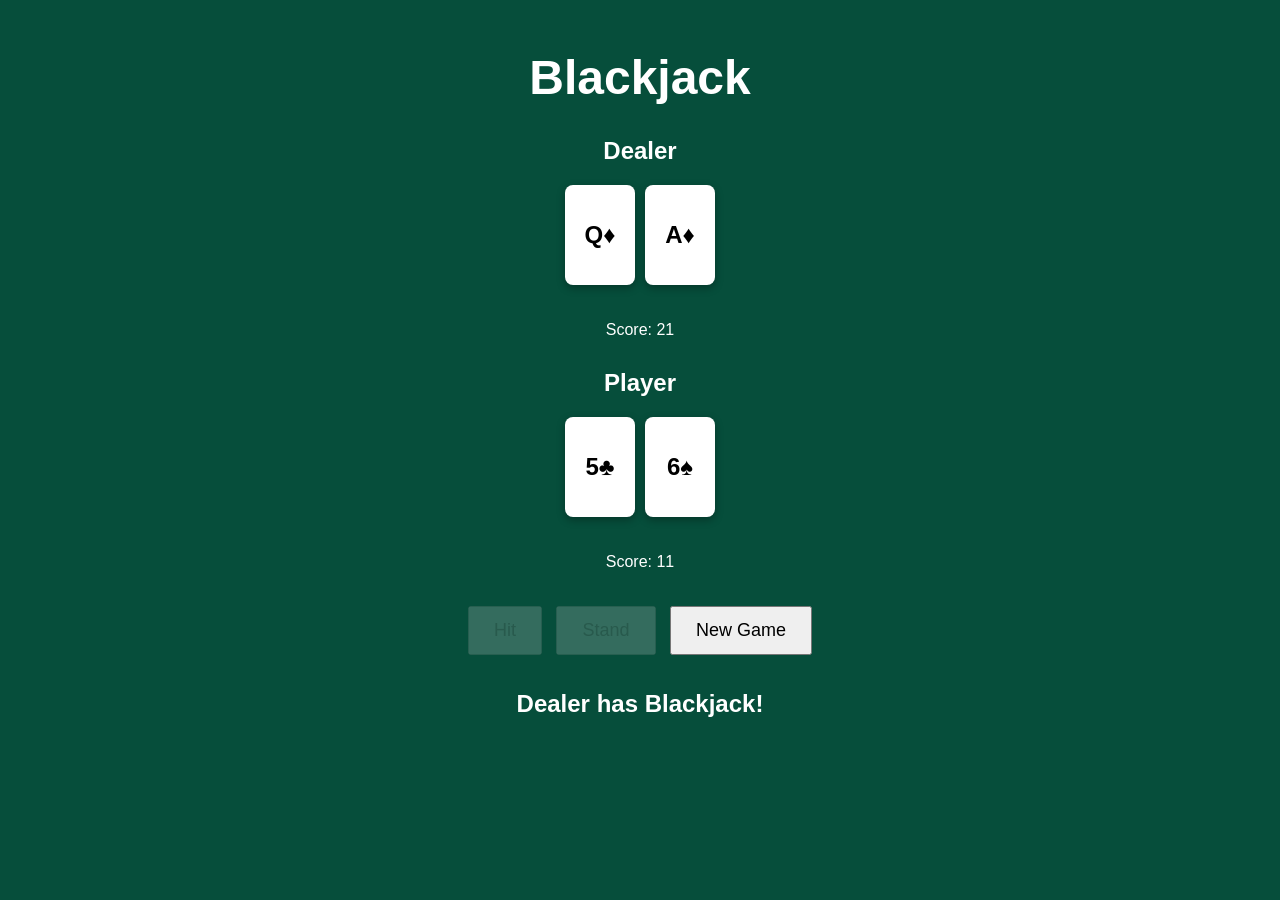
==== index.html @ 5015c314 "many work" ====
<!DOCTYPE html>
<html lang="en">

<head>
    <meta charset="UTF-8">
    <meta name="viewport" content="width=device-width, initial-scale=1.0">

    <title>Blackjack</title>

    <link rel="stylesheet" href="style.css">
</head>

<body>

    <main class="game">

        <h1>Blackjack</h1>

        <section class="dealer">
            <h2>Dealer</h2>
            <div id="dealer-cards" class="cards">
            </div>
            <p>Score: <span id="dealer-score">0</span></p>
        </section>

        <section class="player">
            <h2>Player</h2>
            <div id="player-cards" class="cards">
            </div>
            <p>Score: <span id="player-score">0</span></p>
        </section>

        <section class="controls">
            <button id="hit-button">Hit</button>
            <button id="stand-button">Stand</button>
            <button id="new-game-button">New Game</button>
        </section>
        
        <p id="message">Press New Game to Start!</p>
    </main>
        <script src="script.js"></script>
</body>
</html>
---- style.css ----
body {
    margin: 0;
    font-family: Arial, sans-serif;
    background-color: #064e3b;
    color: white;
}

.game {
    width: 800px;
    max-width: 90%;
    margin: 50px auto;
    text-align: center;
}

h1 {
    font-size: 48px;
}

section {
    margin: 30px 0;
}

.cards {
    min-height: 120px;
    display: flex;
    justify-content: center;
    gap: 10px;
}

button {
    padding: 12px 24px;
    margin: 5px;
    font-size: 18px;
    cursor: pointer;
}

#message {
    font-size: 24px;
    font-weight: bold;
}

.card {
    width: 70px;
    height: 100px;
    background-color: white;
    color: black;
    border-radius: 8px;

    display: flex;
    align-items: center;
    justify-content: center;

    font-size: 24px;
    font-weight: bold;

    box-shadow: 0 3px 8px rgba(0, 0, 0, 0.3);
}

button:disabled {
    opacity: 0.5;
    cursor: not-allowed;
}
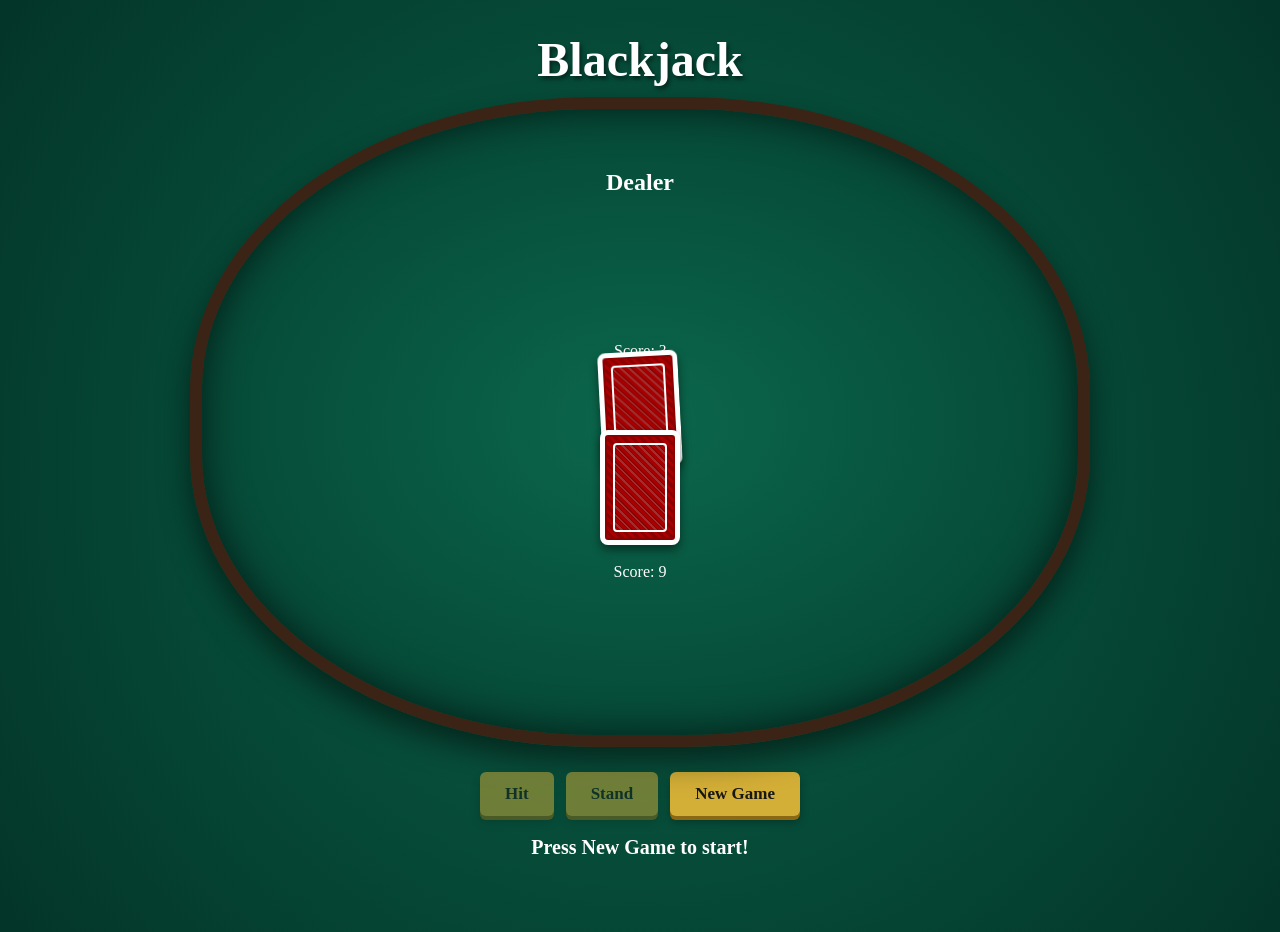
==== commit 54b9af6d: "many more work" ====
--- a/index.html
+++ b/index.html
@@ -16,28 +16,57 @@
 
         <h1>Blackjack</h1>
 
-        <section class="dealer">
-            <h2>Dealer</h2>
-            <div id="dealer-cards" class="cards">
+        <section class="table">
+
+            <section class="dealer">
+                <h2>Dealer</h2>
+
+                <div id="dealer-cards" class="cards"></div>
+
+                <p>Score: <span id="dealer-score">0</span></p>
+            </section>
+
+
+            <div class="deck-area">
+
+                <div id="deck" class="playing-card deck-card">
+                    <div class="card-back"></div>
+                </div>
+
+                <p id="deck-status">Shuffling...</p>
+
             </div>
-            <p>Score: <span id="dealer-score">0</span></p>
+
+
+            <section class="player">
+                <h2>Player</h2>
+
+                <div id="player-cards" class="cards"></div>
+
+                <p>Score: <span id="player-score">0</span></p>
+            </section>
+
         </section>
 
-        <section class="player">
-            <h2>Player</h2>
-            <div id="player-cards" class="cards">
-            </div>
-            <p>Score: <span id="player-score">0</span></p>
+
+        <section class="controls">
+
+            <button id="hit-button">Hit</button>
+
+            <button id="stand-button">Stand</button>
+
+            <button id="new-game-button">New Game</button>
+
         </section>
 
-        <section class="controls">
-            <button id="hit-button">Hit</button>
-            <button id="stand-button">Stand</button>
-            <button id="new-game-button">New Game</button>
-        </section>
-        
-        <p id="message">Press New Game to Start!</p>
+
+        <p id="message" aria-live="polite">
+            Press New Game to start!
+        </p>
+
     </main>
-        <script src="script.js"></script>
+
+    <script src="script.js"></script>
+
 </body>
 </html>
--- a/style.css
+++ b/style.css
@@ -1,22 +1,46 @@
+* {
+    box-sizing: border-box;
+}
+
 body {
     margin: 0;
-    font-family: Arial, sans-serif;
-    background-color: #064e3b;
+    min-height: 100vh;
+    font-family: Georgia, "Times New Roman", serif;
+    background: radial-gradient(circle at center, #116149 0%, #064b38 50%, #033528 100%);
     color: white;
 }
 
 .game {
-    width: 800px;
-    max-width: 90%;
-    margin: 50px auto;
+    width: 900px;
+    max-width: 95%;
+    margin: 30px auto;
     text-align: center;
 }
 
 h1 {
     font-size: 48px;
-}
-
-section {
+    margin-bottom: 10px;
+    text-shadow: 2px 3px 4px rgba(0, 0, 0, 0.5);
+}
+
+h2 {
+    margin-bottom: 10px;
+}
+
+.table {
+    position: relative;
+    min-height: 650px;
+    padding: 30px;
+    border-radius: 45%;
+    background: radial-gradient(ellipse at center, #0b674c, #064b38 70%, #043a2d);
+    border: 12px solid #3b2415;
+    box-shadow:
+        inset 0 0 40px rgba(0, 0, 0, 0.6),
+        0 15px 30px rgba(0, 0, 0, 0.5);
+}
+
+.dealer,
+.player {
     margin: 30px 0;
 }
 
@@ -24,39 +48,273 @@
     min-height: 120px;
     display: flex;
     justify-content: center;
+    align-items: center;
+    gap: 12px;
+}
+
+.playing-card {
+    position: relative;
+    width: 80px;
+    height: 115px;
+    border-radius: 8px;
+    transform-style: preserve-3d;
+    transition: transform 0.7s ease, opacity 0.3s ease;
+    box-shadow: 0 5px 10px rgba(0, 0, 0, 0.45);
+    flex-shrink: 0;
+}
+
+.card-face,
+.card-back {
+    position: absolute;
+    width: 100%;
+    height: 100%;
+    border-radius: 8px;
+    backface-visibility: hidden;
+}
+
+.card-face {
+    transform: rotateY(0deg);
+    background: linear-gradient(135deg, #ffffff, #eeeeee);
+    border: 2px solid #d0d0d0;
+    color: #111;
+    padding: 6px;
+}
+
+.card-face.red {
+    color: #c40000;
+}
+
+.card-back {
+    transform: rotateY(180deg);
+    background:
+        repeating-linear-gradient(
+            45deg,
+            #8b0000 0,
+            #8b0000 3px,
+            #a80000 3px,
+            #a80000 6px
+        );
+    border: 5px solid white;
+    box-shadow: inset 0 0 0 2px #8b0000;
+}
+
+.card-back::after {
+    content: "";
+    position: absolute;
+    inset: 8px;
+    border: 2px solid white;
+    border-radius: 4px;
+    background:
+        repeating-linear-gradient(
+            45deg,
+            transparent 0,
+            transparent 4px,
+            rgba(255, 255, 255, 0.18) 4px,
+            rgba(255, 255, 255, 0.18) 6px
+        );
+}
+
+.playing-card.flipped {
+    transform: rotateY(180deg);
+}
+
+.card-corner {
+    position: absolute;
+    top: 5px;
+    left: 7px;
+    font-size: 16px;
+    line-height: 16px;
+    font-weight: bold;
+    text-align: center;
+}
+
+.card-corner.bottom {
+    top: auto;
+    left: auto;
+    bottom: 5px;
+    right: 7px;
+    transform: rotate(180deg);
+}
+
+.card-center {
+    position: absolute;
+    top: 50%;
+    left: 50%;
+    transform: translate(-50%, -50%);
+    font-size: 45px;
+}
+
+.dealing {
+    animation: dealCard 0.45s ease-out;
+}
+
+@keyframes dealCard {
+    0% {
+        opacity: 0;
+        translate: 150px -100px;
+    }
+
+    100% {
+        opacity: 1;
+        translate: 0 0;
+    }
+}
+
+.deck-area {
+    position: absolute;
+    top: 50%;
+    left: 50%;
+    transform: translate(-50%, -50%);
+    display: flex;
+    flex-direction: column;
+    align-items: center;
     gap: 10px;
 }
 
+.deck-card {
+    position: relative;
+    width: 80px;
+    height: 115px;
+    border-radius: 8px;
+    transform: rotate(-3deg);
+    box-shadow: 0 5px 10px rgba(0, 0, 0, 0.45);
+}
+
+.deck-card .card-back {
+    position: absolute;
+    width: 100%;
+    height: 100%;
+    border-radius: 8px;
+    transform: none;
+    backface-visibility: visible;
+    background:
+        repeating-linear-gradient(
+            45deg,
+            #8b0000 0,
+            #8b0000 3px,
+            #a80000 3px,
+            #a80000 6px
+        );
+    border: 5px solid white;
+    box-shadow: inset 0 0 0 2px #8b0000;
+}
+
+.deck-card .card-back::after {
+    content: "";
+    position: absolute;
+    inset: 8px;
+    border: 2px solid white;
+    border-radius: 4px;
+    background:
+        repeating-linear-gradient(
+            45deg,
+            transparent 0,
+            transparent 4px,
+            rgba(255, 255, 255, 0.18) 4px,
+            rgba(255, 255, 255, 0.18) 6px
+        );
+}
+
+.shuffling {
+    animation: shuffle 0.2s infinite alternate ease-in-out;
+}
+
+@keyframes shuffle {
+    from {
+        transform: rotate(-8deg) translateX(-8px);
+    }
+
+    to {
+        transform: rotate(8deg) translateX(8px);
+    }
+}
+
+#deck-status {
+    margin: 0;
+    font-size: 14px;
+    opacity: 0.8;
+}
+
+.controls {
+    margin-top: 25px;
+    display: flex;
+    justify-content: center;
+    gap: 12px;
+}
+
 button {
-    padding: 12px 24px;
-    margin: 5px;
-    font-size: 18px;
+    padding: 12px 25px;
+    border: none;
+    border-radius: 6px;
+
+    background: #d4af37;
+    color: #171717;
+
+    font-family: Georgia, "Times New Roman", serif;
+    font-size: 17px;
+    font-weight: bold;
+
     cursor: pointer;
-}
-
-#message {
-    font-size: 24px;
-    font-weight: bold;
-}
-
-.card {
-    width: 70px;
-    height: 100px;
-    background-color: white;
-    color: black;
-    border-radius: 8px;
-
-    display: flex;
-    align-items: center;
-    justify-content: center;
-
-    font-size: 24px;
-    font-weight: bold;
-
-    box-shadow: 0 3px 8px rgba(0, 0, 0, 0.3);
+
+    box-shadow:
+        0 4px 0 #8b6914,
+        0 6px 10px rgba(0, 0, 0, 0.3);
+
+    transition:
+        transform 0.1s ease,
+        background 0.2s ease;
+}
+
+button:hover {
+    background: #e8c44f;
+}
+
+button:active {
+    transform: translateY(3px);
+    box-shadow:
+        0 1px 0 #8b6914,
+        0 3px 5px rgba(0, 0, 0, 0.3);
 }
 
 button:disabled {
     opacity: 0.5;
     cursor: not-allowed;
+}
+
+#message {
+    margin-top: 20px;
+    font-size: 20px;
+    font-weight: bold;
+    min-height: 25px;
+}
+
+@media (max-width: 700px) {
+    .game {
+        max-width: 98%;
+    }
+
+    .table {
+        min-height: 550px;
+        padding: 15px;
+    }
+
+    .playing-card,
+    .deck-card {
+        width: 65px;
+        height: 95px;
+    }
+
+    .card-center {
+        font-size: 35px;
+    }
+
+    .card-corner {
+        font-size: 13px;
+        line-height: 13px;
+    }
+
+    button {
+        padding: 10px 18px;
+        font-size: 15px;
+    }
 }
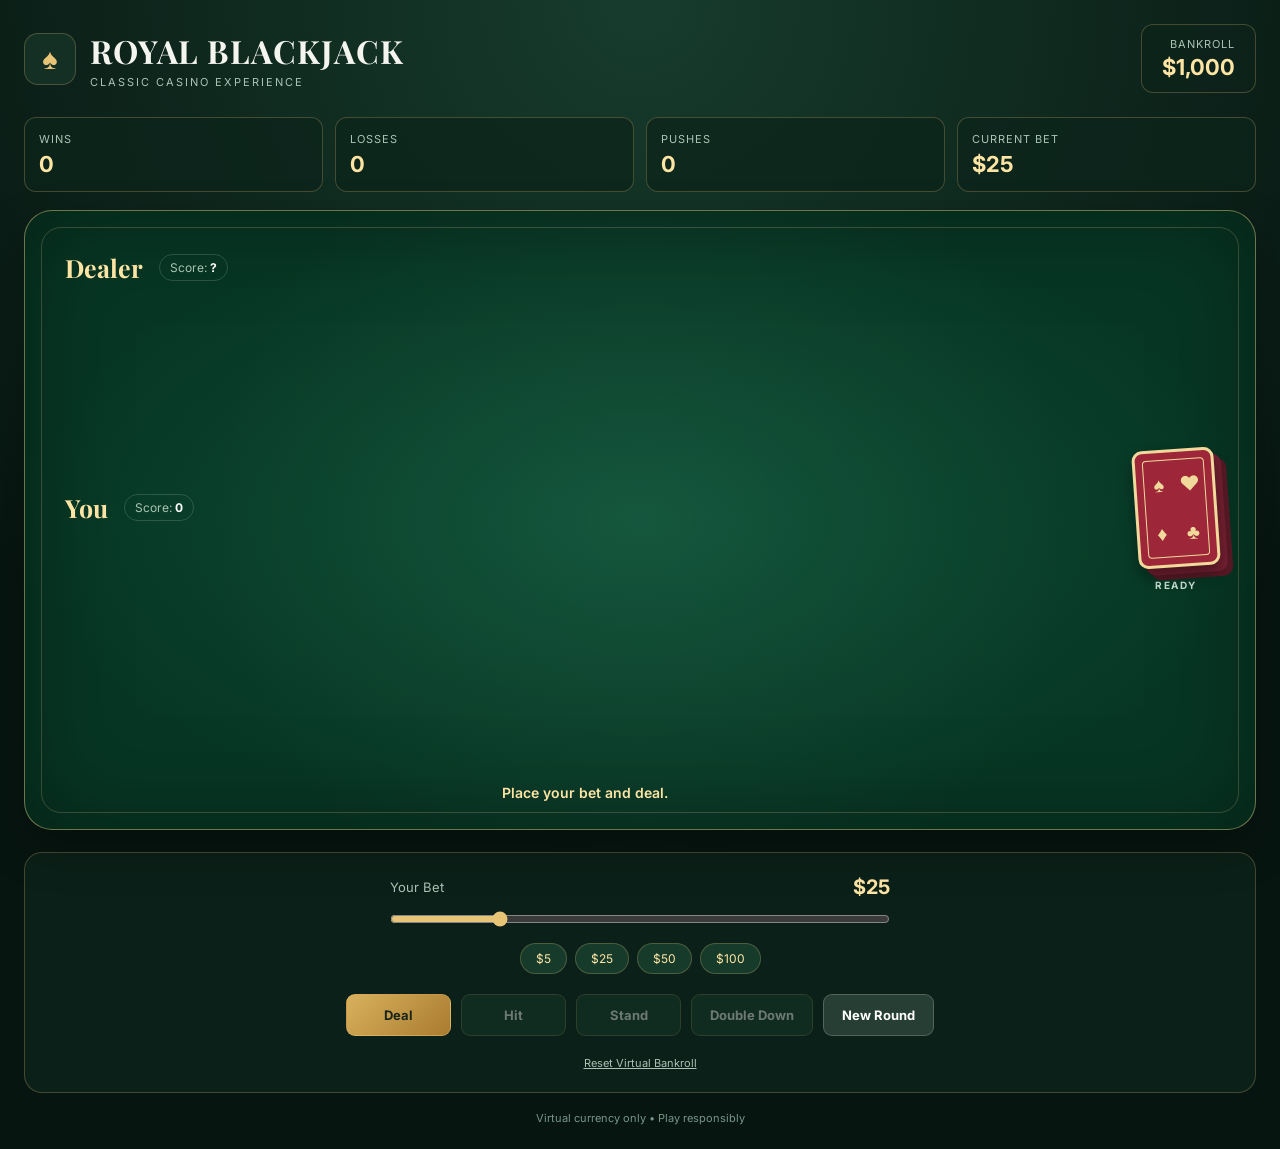
==== commit 75ab6021: "many many more work" ====
--- a/index.html
+++ b/index.html
@@ -1,70 +1,197 @@
+
 <!DOCTYPE html>
 <html lang="en">
-
 <head>
     <meta charset="UTF-8">
     <meta name="viewport" content="width=device-width, initial-scale=1.0">
 
-    <title>Blackjack</title>
+    <title>Royal Blackjack</title>
 
     <link rel="stylesheet" href="style.css">
 </head>
 
 <body>
 
-    <main class="game">
+    <main class="game-container">
 
-        <h1>Blackjack</h1>
+        <!-- HEADER -->
+        <header class="top-bar">
 
+            <div class="brand">
+                <span class="brand-icon">♠</span>
+                <div>
+                    <h1>ROYAL BLACKJACK</h1>
+                    <p>Classic Casino Experience</p>
+                </div>
+            </div>
+
+            <div class="bankroll-box">
+                <span>Bankroll</span>
+                <strong id="bankroll">$1,000</strong>
+            </div>
+
+        </header>
+
+
+        <!-- STATISTICS -->
+        <section class="stats-bar">
+
+            <div class="stat">
+                <span>Wins</span>
+                <strong id="wins">0</strong>
+            </div>
+
+            <div class="stat">
+                <span>Losses</span>
+                <strong id="losses">0</strong>
+            </div>
+
+            <div class="stat">
+                <span>Pushes</span>
+                <strong id="pushes">0</strong>
+            </div>
+
+            <div class="stat">
+                <span>Current Bet</span>
+                <strong id="current-bet">$25</strong>
+            </div>
+
+        </section>
+
+
+        <!-- GAME TABLE -->
         <section class="table">
 
-            <section class="dealer">
-                <h2>Dealer</h2>
+            <div class="table-glow"></div>
 
-                <div id="dealer-cards" class="cards"></div>
+            <!-- DEALER AREA -->
+            <section class="hand-area dealer-area">
 
-                <p>Score: <span id="dealer-score">0</span></p>
+                <div class="hand-header">
+                    <h2>Dealer</h2>
+                    <span class="score">
+                        Score:
+                        <strong id="dealer-score">?</strong>
+                    </span>
+                </div>
+
+                <div class="cards" id="dealer-cards"></div>
+
             </section>
 
 
+            <!-- PLAYER AREA -->
+            <section class="hand-area player-area">
+
+                <div class="hand-header">
+                    <h2>You</h2>
+                    <span class="score">
+                        Score:
+                        <strong id="player-score">0</strong>
+                    </span>
+                </div>
+
+                <div class="cards" id="player-cards"></div>
+
+            </section>
+
+
+            <!-- DECK ON RIGHT -->
             <div class="deck-area">
 
-                <div id="deck" class="playing-card deck-card">
-                    <div class="card-back"></div>
+                <div class="deck-card" id="deck">
+
+                    <div class="deck-pattern">
+                        <span>♠</span>
+                        <span>♥</span>
+                        <span>♦</span>
+                        <span>♣</span>
+                    </div>
+
                 </div>
 
-                <p id="deck-status">Shuffling...</p>
+                <p id="deck-status">Ready</p>
 
             </div>
 
 
-            <section class="player">
-                <h2>Player</h2>
-
-                <div id="player-cards" class="cards"></div>
-
-                <p>Score: <span id="player-score">0</span></p>
-            </section>
+            <!-- MESSAGE -->
+            <div class="message-box">
+                <p id="message">Place your bet and deal.</p>
+            </div>
 
         </section>
 
 
+        <!-- CONTROLS -->
         <section class="controls">
 
-            <button id="hit-button">Hit</button>
+            <div class="bet-controls">
 
-            <button id="stand-button">Stand</button>
+                <div class="bet-heading">
+                    <label for="bet-slider">Your Bet</label>
+                    <strong id="bet-display">$25</strong>
+                </div>
 
-            <button id="new-game-button">New Game</button>
+                <input
+                    type="range"
+                    id="bet-slider"
+                    min="5"
+                    max="100"
+                    step="5"
+                    value="25"
+                >
+
+                <div class="quick-bets">
+
+                    <button class="quick-bet" data-bet="5">$5</button>
+                    <button class="quick-bet" data-bet="25">$25</button>
+                    <button class="quick-bet" data-bet="50">$50</button>
+                    <button class="quick-bet" data-bet="100">$100</button>
+
+                </div>
+
+            </div>
+
+
+            <div class="action-buttons">
+
+                <button id="deal-button" class="action-button primary">
+                    Deal
+                </button>
+
+                <button id="hit-button" class="action-button" disabled>
+                    Hit
+                </button>
+
+                <button id="stand-button" class="action-button" disabled>
+                    Stand
+                </button>
+
+                <button id="double-button" class="action-button" disabled>
+                    Double Down
+                </button>
+
+                <button id="new-round-button" class="action-button secondary">
+                    New Round
+                </button>
+
+            </div>
+
+
+            <button id="reset-button" class="reset-button">
+                Reset Virtual Bankroll
+            </button>
 
         </section>
 
 
-        <p id="message" aria-live="polite">
-            Press New Game to start!
-        </p>
+        <footer>
+            <p>Virtual currency only • Play responsibly</p>
+        </footer>
 
     </main>
+
 
     <script src="script.js"></script>
 
--- a/style.css
+++ b/style.css
@@ -1,320 +1,781 @@
+
+@import url('https://fonts.googleapis.com/css2?family=Inter:wght@400;500;600;700;800&family=Playfair+Display:wght@600;700&display=swap');
+
+
+:root {
+    --background: #071510;
+    --panel: #0d241b;
+    --panel-light: #15372a;
+    --felt: #0d5137;
+    --felt-dark: #073624;
+    --gold: #e8c477;
+    --gold-light: #ffe5a4;
+    --text: #f5f5f0;
+    --muted: #a9c3b5;
+    --red: #d95757;
+    --border: rgba(232, 196, 119, 0.25);
+}
+
+
 * {
     box-sizing: border-box;
-}
+    margin: 0;
+    padding: 0;
+}
+
 
 body {
-    margin: 0;
     min-height: 100vh;
-    font-family: Georgia, "Times New Roman", serif;
-    background: radial-gradient(circle at center, #116149 0%, #064b38 50%, #033528 100%);
-    color: white;
-}
-
-.game {
-    width: 900px;
-    max-width: 95%;
-    margin: 30px auto;
-    text-align: center;
-}
-
-h1 {
-    font-size: 48px;
-    margin-bottom: 10px;
-    text-shadow: 2px 3px 4px rgba(0, 0, 0, 0.5);
-}
-
-h2 {
-    margin-bottom: 10px;
-}
+
+    background:
+        radial-gradient(
+            circle at top,
+            #173c2d 0%,
+            var(--background) 65%
+        );
+
+    color: var(--text);
+    font-family: "Inter", sans-serif;
+}
+
+
+button,
+input {
+    font: inherit;
+}
+
+
+button {
+    cursor: pointer;
+}
+
+
+button:disabled {
+    cursor: not-allowed;
+    opacity: 0.4;
+}
+
+
+.game-container {
+    width: min(1400px, 100%);
+    margin: 0 auto;
+    padding: 24px;
+}
+
+
+/* HEADER */
+
+.top-bar {
+    display: flex;
+    align-items: center;
+    justify-content: space-between;
+    gap: 20px;
+    margin-bottom: 24px;
+}
+
+
+.brand {
+    display: flex;
+    align-items: center;
+    gap: 14px;
+}
+
+
+.brand-icon {
+    display: grid;
+    place-items: center;
+
+    width: 52px;
+    height: 52px;
+
+    border: 1px solid var(--border);
+    border-radius: 14px;
+
+    color: var(--gold);
+    background: #142f24;
+
+    font-size: 29px;
+}
+
+
+.brand h1 {
+    font-family: "Playfair Display", serif;
+    font-size: clamp(20px, 3vw, 32px);
+    letter-spacing: 1px;
+}
+
+
+.brand p {
+    margin-top: 3px;
+    color: var(--muted);
+    font-size: 11px;
+    letter-spacing: 2px;
+    text-transform: uppercase;
+}
+
+
+.bankroll-box {
+    padding: 12px 20px;
+    border: 1px solid var(--border);
+    border-radius: 12px;
+    background: rgba(13, 36, 27, 0.8);
+    text-align: right;
+}
+
+
+.bankroll-box span {
+    display: block;
+    color: var(--muted);
+    font-size: 11px;
+    text-transform: uppercase;
+    letter-spacing: 1px;
+}
+
+
+.bankroll-box strong {
+    display: block;
+    margin-top: 3px;
+    color: var(--gold-light);
+    font-size: 22px;
+}
+
+
+/* STATISTICS */
+
+.stats-bar {
+    display: grid;
+    grid-template-columns: repeat(4, 1fr);
+    gap: 12px;
+    margin-bottom: 18px;
+}
+
+
+.stat {
+    padding: 14px;
+    border: 1px solid var(--border);
+    border-radius: 12px;
+    background: rgba(13, 36, 27, 0.75);
+}
+
+
+.stat span {
+    display: block;
+    color: var(--muted);
+    font-size: 11px;
+    text-transform: uppercase;
+    letter-spacing: 1px;
+}
+
+
+.stat strong {
+    display: block;
+    margin-top: 5px;
+    color: var(--gold-light);
+    font-size: 22px;
+}
+
+
+/* TABLE */
 
 .table {
     position: relative;
-    min-height: 650px;
-    padding: 30px;
-    border-radius: 45%;
-    background: radial-gradient(ellipse at center, #0b674c, #064b38 70%, #043a2d);
-    border: 12px solid #3b2415;
+    isolation: isolate;
+    overflow: hidden;
+
+    min-height: 620px;
+    padding: 40px 150px 100px 40px;
+
+    border: 1px solid rgba(232, 196, 119, 0.45);
+    border-radius: 28px;
+
+    background:
+        radial-gradient(
+            ellipse at center,
+            var(--felt) 0%,
+            var(--felt-dark) 72%
+        );
+
     box-shadow:
-        inset 0 0 40px rgba(0, 0, 0, 0.6),
-        0 15px 30px rgba(0, 0, 0, 0.5);
-}
-
-.dealer,
-.player {
-    margin: 30px 0;
-}
+        inset 0 0 100px rgba(0, 0, 0, 0.35),
+        0 18px 45px rgba(0, 0, 0, 0.25);
+}
+
+
+.table::before {
+    content: "";
+
+    position: absolute;
+    inset: 16px;
+
+    border: 1px solid rgba(232, 196, 119, 0.22);
+    border-radius: 20px;
+
+    pointer-events: none;
+    z-index: -1;
+}
+
+
+.table-glow {
+    position: absolute;
+    inset: 0;
+
+    background:
+        radial-gradient(
+            circle at center,
+            rgba(255, 255, 255, 0.035),
+            transparent 65%
+        );
+
+    pointer-events: none;
+    z-index: -1;
+}
+
+
+/* HANDS */
+
+.hand-area {
+    position: relative;
+    z-index: 2;
+    min-height: 205px;
+}
+
+
+.dealer-area {
+    margin-bottom: 35px;
+}
+
+
+.hand-header {
+    display: flex;
+    align-items: center;
+    gap: 16px;
+    margin-bottom: 20px;
+}
+
+
+.hand-header h2 {
+    color: var(--gold-light);
+    font-family: "Playfair Display", serif;
+    font-size: 25px;
+}
+
+
+.score {
+    padding: 5px 10px;
+    border: 1px solid rgba(255, 255, 255, 0.15);
+    border-radius: 999px;
+
+    color: var(--muted);
+    font-size: 12px;
+}
+
+
+.score strong {
+    color: white;
+}
+
 
 .cards {
-    min-height: 120px;
-    display: flex;
-    justify-content: center;
+    display: flex;
     align-items: center;
+    flex-wrap: wrap;
     gap: 12px;
-}
+
+    min-height: 125px;
+    padding-right: 15px;
+}
+
+
+/* PLAYING CARDS */
 
 .playing-card {
     position: relative;
-    width: 80px;
-    height: 115px;
-    border-radius: 8px;
-    transform-style: preserve-3d;
-    transition: transform 0.7s ease, opacity 0.3s ease;
-    box-shadow: 0 5px 10px rgba(0, 0, 0, 0.45);
-    flex-shrink: 0;
-}
+
+    width: 82px;
+    height: 118px;
+
+    flex: 0 0 82px;
+
+    opacity: 1;
+    transform: translate(0, 0);
+
+    transition:
+        transform 0.5s cubic-bezier(0.2, 0.8, 0.2, 1),
+        opacity 0.5s ease;
+
+    perspective: 1000px;
+}
+
 
 .card-face,
 .card-back {
     position: absolute;
+    inset: 0;
+
     width: 100%;
     height: 100%;
-    border-radius: 8px;
+
+    border-radius: 9px;
+
     backface-visibility: hidden;
-}
+    -webkit-backface-visibility: hidden;
+
+    transition: transform 0.4s ease;
+}
+
 
 .card-face {
+    display: flex;
+    flex-direction: column;
+    justify-content: space-between;
+
+    padding: 9px;
+
+    background: #fffdf5;
+    border: 1px solid #d6d0c1;
+
+    color: #171717;
+
+    box-shadow:
+        0 6px 12px rgba(0, 0, 0, 0.25);
+}
+
+
+.card-face.red {
+    color: #c72f3e;
+}
+
+
+.card-corner {
+    font-size: 15px;
+    font-weight: 800;
+    line-height: 1.1;
+}
+
+
+.card-corner.bottom {
+    align-self: flex-end;
+    transform: rotate(180deg);
+}
+
+
+.card-center {
+    align-self: center;
+    font-size: 37px;
+}
+
+
+.card-back {
+    display: grid;
+    place-items: center;
+
+    padding: 7px;
+
+    background: #9d2639;
+    border: 3px solid #f1d99b;
+
+    transform: rotateY(180deg);
+}
+
+
+.deck-pattern {
+    display: grid;
+    grid-template-columns: 1fr 1fr;
+    gap: 2px;
+
+    width: 100%;
+    height: 100%;
+
+    place-items: center;
+
+    border: 1px solid #f1d99b;
+    border-radius: 4px;
+
+    color: #f1d99b;
+    font-size: 20px;
+}
+
+
+.flipped .card-face {
+    transform: rotateY(180deg);
+}
+
+
+.flipped .card-back {
     transform: rotateY(0deg);
-    background: linear-gradient(135deg, #ffffff, #eeeeee);
-    border: 2px solid #d0d0d0;
-    color: #111;
-    padding: 6px;
-}
-
-.card-face.red {
-    color: #c40000;
-}
-
-.card-back {
-    transform: rotateY(180deg);
-    background:
-        repeating-linear-gradient(
-            45deg,
-            #8b0000 0,
-            #8b0000 3px,
-            #a80000 3px,
-            #a80000 6px
-        );
-    border: 5px solid white;
-    box-shadow: inset 0 0 0 2px #8b0000;
-}
-
-.card-back::after {
-    content: "";
-    position: absolute;
-    inset: 8px;
-    border: 2px solid white;
-    border-radius: 4px;
-    background:
-        repeating-linear-gradient(
-            45deg,
-            transparent 0,
-            transparent 4px,
-            rgba(255, 255, 255, 0.18) 4px,
-            rgba(255, 255, 255, 0.18) 6px
-        );
-}
-
-.playing-card.flipped {
-    transform: rotateY(180deg);
-}
-
-.card-corner {
-    position: absolute;
-    top: 5px;
-    left: 7px;
-    font-size: 16px;
-    line-height: 16px;
-    font-weight: bold;
-    text-align: center;
-}
-
-.card-corner.bottom {
-    top: auto;
-    left: auto;
-    bottom: 5px;
-    right: 7px;
-    transform: rotate(180deg);
-}
-
-.card-center {
-    position: absolute;
-    top: 50%;
-    left: 50%;
-    transform: translate(-50%, -50%);
-    font-size: 45px;
-}
-
-.dealing {
-    animation: dealCard 0.45s ease-out;
-}
-
-@keyframes dealCard {
-    0% {
-        opacity: 0;
-        translate: 150px -100px;
-    }
-
-    100% {
-        opacity: 1;
-        translate: 0 0;
-    }
-}
+}
+
+
+/* DECK */
 
 .deck-area {
     position: absolute;
+    z-index: 5;
+
     top: 50%;
-    left: 50%;
-    transform: translate(-50%, -50%);
+    right: 38px;
+
     display: flex;
     flex-direction: column;
     align-items: center;
-    gap: 10px;
-}
+    gap: 12px;
+
+    transform: translateY(-50%);
+}
+
 
 .deck-card {
     position: relative;
-    width: 80px;
-    height: 115px;
-    border-radius: 8px;
-    transform: rotate(-3deg);
-    box-shadow: 0 5px 10px rgba(0, 0, 0, 0.45);
-}
-
-.deck-card .card-back {
+
+    width: 82px;
+    height: 118px;
+
+    padding: 7px;
+
+    border-radius: 10px;
+
+    background: #9d2639;
+    border: 3px solid #f1d99b;
+
+    box-shadow:
+        0 8px 16px rgba(0, 0, 0, 0.4),
+        7px 7px 0 #762031,
+        12px 12px 0 #571925;
+
+    transform: rotate(-4deg);
+}
+
+
+.deck-area p {
+    color: #c5ddd0;
+    font-size: 10px;
+    font-weight: 700;
+    letter-spacing: 1.5px;
+    text-transform: uppercase;
+}
+
+
+.deck-card.shuffling {
+    animation: shuffleDeck 0.35s ease-in-out infinite alternate;
+}
+
+
+@keyframes shuffleDeck {
+    from {
+        transform: rotate(-7deg) translateY(-3px);
+    }
+
+    to {
+        transform: rotate(7deg) translateY(3px);
+    }
+}
+
+
+/* MESSAGE */
+
+.message-box {
     position: absolute;
+
+    bottom: 28px;
+    left: 40px;
+    right: 150px;
+
+    text-align: center;
+}
+
+
+.message-box p {
+    color: var(--gold-light);
+    font-size: 14px;
+    font-weight: 600;
+}
+
+
+/* CONTROLS */
+
+.controls {
+    display: flex;
+    flex-direction: column;
+    gap: 20px;
+
+    margin-top: 22px;
+    padding: 22px;
+
+    border: 1px solid var(--border);
+    border-radius: 18px;
+
+    background: rgba(13, 36, 27, 0.8);
+}
+
+
+.bet-controls {
+    width: min(500px, 100%);
+    margin: 0 auto;
+}
+
+
+.bet-heading {
+    display: flex;
+    align-items: center;
+    justify-content: space-between;
+
+    margin-bottom: 12px;
+}
+
+
+.bet-heading label {
+    color: var(--muted);
+    font-size: 13px;
+}
+
+
+.bet-heading strong {
+    color: var(--gold-light);
+    font-size: 20px;
+}
+
+
+#bet-slider {
     width: 100%;
-    height: 100%;
-    border-radius: 8px;
-    transform: none;
-    backface-visibility: visible;
-    background:
-        repeating-linear-gradient(
-            45deg,
-            #8b0000 0,
-            #8b0000 3px,
-            #a80000 3px,
-            #a80000 6px
-        );
-    border: 5px solid white;
-    box-shadow: inset 0 0 0 2px #8b0000;
-}
-
-.deck-card .card-back::after {
-    content: "";
-    position: absolute;
-    inset: 8px;
-    border: 2px solid white;
-    border-radius: 4px;
-    background:
-        repeating-linear-gradient(
-            45deg,
-            transparent 0,
-            transparent 4px,
-            rgba(255, 255, 255, 0.18) 4px,
-            rgba(255, 255, 255, 0.18) 6px
-        );
-}
-
-.shuffling {
-    animation: shuffle 0.2s infinite alternate ease-in-out;
-}
-
-@keyframes shuffle {
-    from {
-        transform: rotate(-8deg) translateX(-8px);
-    }
-
-    to {
-        transform: rotate(8deg) translateX(8px);
-    }
-}
-
-#deck-status {
-    margin: 0;
-    font-size: 14px;
-    opacity: 0.8;
-}
-
-.controls {
-    margin-top: 25px;
+    accent-color: var(--gold);
+}
+
+
+.quick-bets {
     display: flex;
     justify-content: center;
-    gap: 12px;
-}
-
-button {
-    padding: 12px 25px;
+    gap: 8px;
+
+    margin-top: 12px;
+}
+
+
+.quick-bet {
+    padding: 7px 15px;
+
+    border: 1px solid var(--border);
+    border-radius: 999px;
+
+    background: #173b2b;
+    color: var(--gold-light);
+
+    font-size: 12px;
+}
+
+
+.quick-bet:hover {
+    background: #24563e;
+}
+
+
+/* BUTTONS */
+
+.action-buttons {
+    display: flex;
+    flex-wrap: wrap;
+    justify-content: center;
+    gap: 10px;
+}
+
+
+.action-button {
+    min-width: 105px;
+    padding: 12px 18px;
+
+    border: 1px solid rgba(232, 196, 119, 0.35);
+    border-radius: 9px;
+
+    background: #183c2c;
+    color: white;
+
+    font-size: 13px;
+    font-weight: 700;
+
+    transition:
+        background 0.2s ease,
+        transform 0.2s ease;
+}
+
+
+.action-button:hover:not(:disabled) {
+    background: #285a42;
+    transform: translateY(-2px);
+}
+
+
+.action-button.primary {
+    background: linear-gradient(135deg, #d9b15d, #a97b2f);
+    color: #17251b;
+}
+
+
+.action-button.primary:hover:not(:disabled) {
+    background: linear-gradient(135deg, #f0d18a, #c99a48);
+}
+
+
+.action-button.secondary {
+    border-color: rgba(255, 255, 255, 0.2);
+    background: #263e34;
+}
+
+
+.reset-button {
+    align-self: center;
+
     border: none;
-    border-radius: 6px;
-
-    background: #d4af37;
-    color: #171717;
-
-    font-family: Georgia, "Times New Roman", serif;
-    font-size: 17px;
-    font-weight: bold;
-
-    cursor: pointer;
-
-    box-shadow:
-        0 4px 0 #8b6914,
-        0 6px 10px rgba(0, 0, 0, 0.3);
-
-    transition:
-        transform 0.1s ease,
-        background 0.2s ease;
-}
-
-button:hover {
-    background: #e8c44f;
-}
-
-button:active {
-    transform: translateY(3px);
-    box-shadow:
-        0 1px 0 #8b6914,
-        0 3px 5px rgba(0, 0, 0, 0.3);
-}
-
-button:disabled {
-    opacity: 0.5;
-    cursor: not-allowed;
-}
-
-#message {
-    margin-top: 20px;
-    font-size: 20px;
-    font-weight: bold;
-    min-height: 25px;
-}
-
-@media (max-width: 700px) {
-    .game {
-        max-width: 98%;
-    }
+    background: transparent;
+    color: var(--muted);
+
+    font-size: 11px;
+    text-decoration: underline;
+}
+
+
+.reset-button:hover {
+    color: white;
+}
+
+
+/* FOOTER */
+
+footer {
+    margin-top: 18px;
+    text-align: center;
+}
+
+
+footer p {
+    color: #779688;
+    font-size: 11px;
+}
+
+
+/* RESPONSIVE DESIGN */
+
+@media (max-width: 750px) {
+
+    .game-container {
+        padding: 14px;
+    }
+
+
+    .top-bar {
+        align-items: flex-start;
+    }
+
+
+    .brand-icon {
+        width: 42px;
+        height: 42px;
+        font-size: 23px;
+    }
+
+
+    .brand h1 {
+        font-size: 19px;
+    }
+
+
+    .brand p {
+        font-size: 8px;
+    }
+
+
+    .bankroll-box {
+        padding: 9px 12px;
+    }
+
+
+    .bankroll-box strong {
+        font-size: 17px;
+    }
+
+
+    .stats-bar {
+        grid-template-columns: repeat(2, 1fr);
+    }
+
 
     .table {
-        min-height: 550px;
-        padding: 15px;
-    }
-
-    .playing-card,
+        min-height: 650px;
+        padding: 30px 90px 100px 22px;
+    }
+
+
+    .table::before {
+        inset: 10px;
+    }
+
+
+    .deck-area {
+        right: 14px;
+    }
+
+
     .deck-card {
-        width: 65px;
-        height: 95px;
-    }
+        width: 58px;
+        height: 84px;
+    }
+
+
+    .deck-pattern {
+        font-size: 13px;
+    }
+
+
+    .cards {
+        gap: 7px;
+    }
+
+
+    .playing-card {
+        width: 64px;
+        height: 92px;
+        flex-basis: 64px;
+    }
+
+
+    .card-face {
+        padding: 6px;
+    }
+
+
+    .card-corner {
+        font-size: 11px;
+    }
+
 
     .card-center {
-        font-size: 35px;
-    }
-
-    .card-corner {
-        font-size: 13px;
-        line-height: 13px;
-    }
-
-    button {
-        padding: 10px 18px;
-        font-size: 15px;
-    }
+        font-size: 26px;
+    }
+
+
+    .hand-header h2 {
+        font-size: 21px;
+    }
+
+
+    .message-box {
+        left: 22px;
+        right: 90px;
+    }
+
+
+    .action-button {
+        flex: 1 1 40%;
+    }
+
+}
+
+
+@media (prefers-reduced-motion: reduce) {
+
+    *,
+    *::before,
+    *::after {
+        animation-duration: 0.01ms !important;
+        transition-duration: 0.01ms !important;
+    }
+
 }
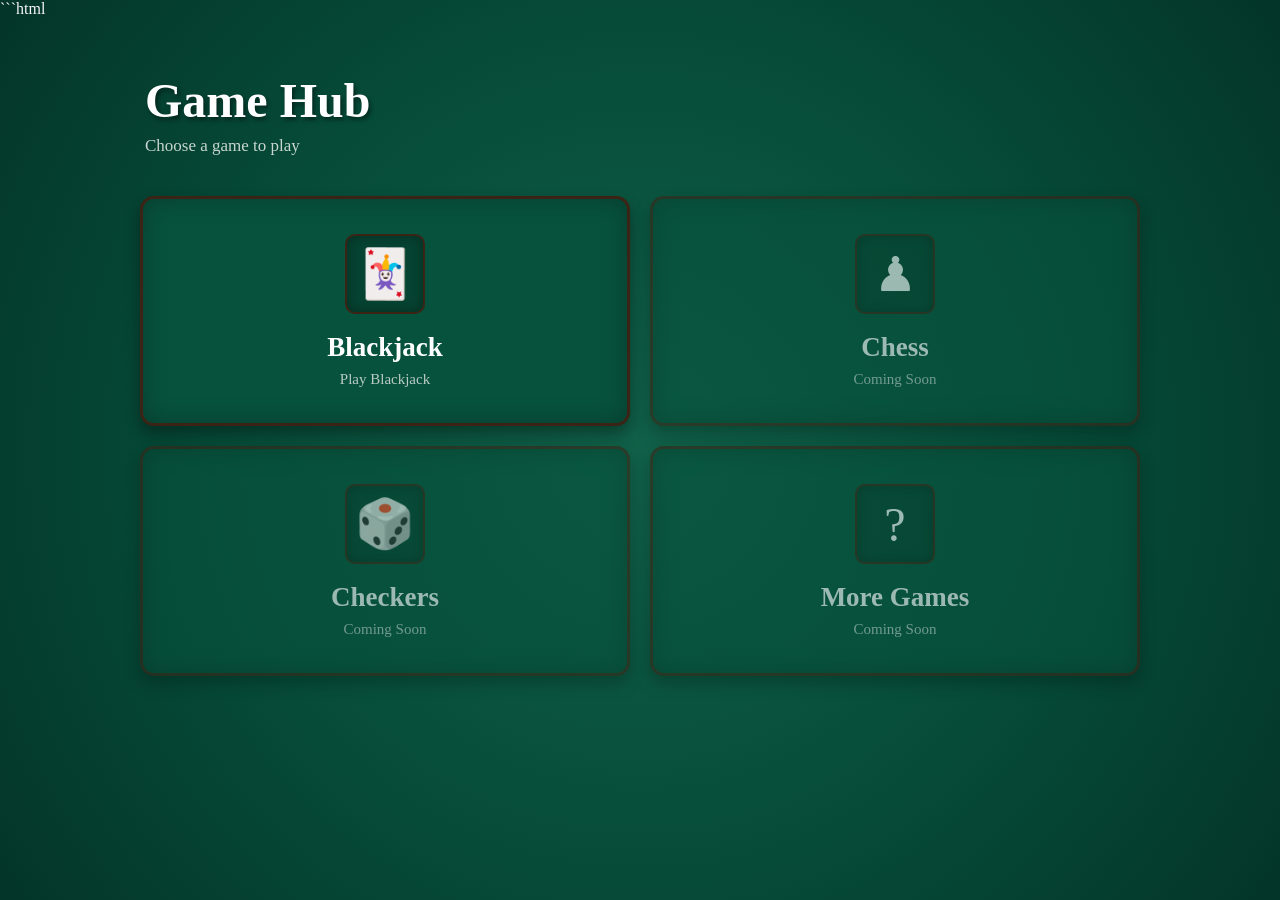
==== commit 283dcf63: "mucho work" ====
--- a/index.html
+++ b/index.html
@@ -1,199 +1,53 @@
-
+```html
 <!DOCTYPE html>
 <html lang="en">
 <head>
     <meta charset="UTF-8">
     <meta name="viewport" content="width=device-width, initial-scale=1.0">
 
-    <title>Royal Blackjack</title>
+    <title>Game Hub</title>
 
-    <link rel="stylesheet" href="style.css">
+    <link rel="stylesheet" href="home.css">
 </head>
 
 <body>
 
-    <main class="game-container">
+    <main class="home">
 
-        <!-- HEADER -->
-        <header class="top-bar">
+        <header class="hero">
+            <h1>Game Hub</h1>
+            <p>Choose a game to play</p>
+        </header>
 
-            <div class="brand">
-                <span class="brand-icon">♠</span>
-                <div>
-                    <h1>ROYAL BLACKJACK</h1>
-                    <p>Classic Casino Experience</p>
-                </div>
+        <section class="games" aria-label="Games">
+
+            <a href="blackjack.html" class="game-tile">
+                <div class="game-icon">🃏</div>
+                <h2>Blackjack</h2>
+                <p>Play Blackjack</p>
+            </a>
+
+            <div class="game-tile coming-soon">
+                <div class="game-icon">♟</div>
+                <h2>Chess</h2>
+                <p>Coming Soon</p>
             </div>
 
-            <div class="bankroll-box">
-                <span>Bankroll</span>
-                <strong id="bankroll">$1,000</strong>
+            <div class="game-tile coming-soon">
+                <div class="game-icon">🎲</div>
+                <h2>Checkers</h2>
+                <p>Coming Soon</p>
             </div>
 
-        </header>
-
-
-        <!-- STATISTICS -->
-        <section class="stats-bar">
-
-            <div class="stat">
-                <span>Wins</span>
-                <strong id="wins">0</strong>
-            </div>
-
-            <div class="stat">
-                <span>Losses</span>
-                <strong id="losses">0</strong>
-            </div>
-
-            <div class="stat">
-                <span>Pushes</span>
-                <strong id="pushes">0</strong>
-            </div>
-
-            <div class="stat">
-                <span>Current Bet</span>
-                <strong id="current-bet">$25</strong>
+            <div class="game-tile coming-soon">
+                <div class="game-icon">?</div>
+                <h2>More Games</h2>
+                <p>Coming Soon</p>
             </div>
 
         </section>
 
-
-        <!-- GAME TABLE -->
-        <section class="table">
-
-            <div class="table-glow"></div>
-
-            <!-- DEALER AREA -->
-            <section class="hand-area dealer-area">
-
-                <div class="hand-header">
-                    <h2>Dealer</h2>
-                    <span class="score">
-                        Score:
-                        <strong id="dealer-score">?</strong>
-                    </span>
-                </div>
-
-                <div class="cards" id="dealer-cards"></div>
-
-            </section>
-
-
-            <!-- PLAYER AREA -->
-            <section class="hand-area player-area">
-
-                <div class="hand-header">
-                    <h2>You</h2>
-                    <span class="score">
-                        Score:
-                        <strong id="player-score">0</strong>
-                    </span>
-                </div>
-
-                <div class="cards" id="player-cards"></div>
-
-            </section>
-
-
-            <!-- DECK ON RIGHT -->
-            <div class="deck-area">
-
-                <div class="deck-card" id="deck">
-
-                    <div class="deck-pattern">
-                        <span>♠</span>
-                        <span>♥</span>
-                        <span>♦</span>
-                        <span>♣</span>
-                    </div>
-
-                </div>
-
-                <p id="deck-status">Ready</p>
-
-            </div>
-
-
-            <!-- MESSAGE -->
-            <div class="message-box">
-                <p id="message">Place your bet and deal.</p>
-            </div>
-
-        </section>
-
-
-        <!-- CONTROLS -->
-        <section class="controls">
-
-            <div class="bet-controls">
-
-                <div class="bet-heading">
-                    <label for="bet-slider">Your Bet</label>
-                    <strong id="bet-display">$25</strong>
-                </div>
-
-                <input
-                    type="range"
-                    id="bet-slider"
-                    min="5"
-                    max="100"
-                    step="5"
-                    value="25"
-                >
-
-                <div class="quick-bets">
-
-                    <button class="quick-bet" data-bet="5">$5</button>
-                    <button class="quick-bet" data-bet="25">$25</button>
-                    <button class="quick-bet" data-bet="50">$50</button>
-                    <button class="quick-bet" data-bet="100">$100</button>
-
-                </div>
-
-            </div>
-
-
-            <div class="action-buttons">
-
-                <button id="deal-button" class="action-button primary">
-                    Deal
-                </button>
-
-                <button id="hit-button" class="action-button" disabled>
-                    Hit
-                </button>
-
-                <button id="stand-button" class="action-button" disabled>
-                    Stand
-                </button>
-
-                <button id="double-button" class="action-button" disabled>
-                    Double Down
-                </button>
-
-                <button id="new-round-button" class="action-button secondary">
-                    New Round
-                </button>
-
-            </div>
-
-
-            <button id="reset-button" class="reset-button">
-                Reset Virtual Bankroll
-            </button>
-
-        </section>
-
-
-        <footer>
-            <p>Virtual currency only • Play responsibly</p>
-        </footer>
-
     </main>
 
-
-    <script src="script.js"></script>
-
 </body>
-</html>+</html>
--- a/home.css
+++ b/home.css
@@ -0,0 +1,155 @@
+* {
+    box-sizing: border-box;
+}
+
+body {
+    margin: 0;
+    min-height: 100vh;
+
+    font-family: Georgia, "Times New Roman", serif;
+
+    background:
+        radial-gradient(
+            circle at center,
+            #116149 0%,
+            #064b38 55%,
+            #033528 100%
+        );
+
+    color: #f5f5f5;
+}
+
+.home {
+    width: 90%;
+    max-width: 1000px;
+    margin: 0 auto;
+    padding: 55px 0;
+}
+
+.hero {
+    margin-bottom: 40px;
+    padding-left: 5px;
+}
+
+.hero h1 {
+    margin: 0;
+
+    font-size: 48px;
+    font-weight: bold;
+
+    color: #ffffff;
+
+    text-shadow:
+        2px 3px 4px rgba(0, 0, 0, 0.45);
+}
+
+.hero p {
+    margin: 8px 0 0;
+
+    color: #c8d6cf;
+    font-size: 17px;
+}
+
+.games {
+    display: grid;
+    grid-template-columns: repeat(2, 1fr);
+    gap: 20px;
+}
+
+.game-tile {
+    min-height: 230px;
+
+    padding: 25px;
+
+    display: flex;
+    flex-direction: column;
+    align-items: center;
+    justify-content: center;
+
+    text-align: center;
+    text-decoration: none;
+
+    color: white;
+
+    background: #07523d;
+
+    border: 3px solid #3b2415;
+    border-radius: 14px;
+
+    box-shadow:
+        inset 0 0 25px rgba(0, 0, 0, 0.25),
+        0 8px 15px rgba(0, 0, 0, 0.35);
+
+    transition:
+        transform 0.15s ease,
+        background 0.15s ease;
+}
+
+.game-tile:hover {
+    transform: translateY(-4px);
+
+    background: #086047;
+}
+
+.game-icon {
+    width: 80px;
+    height: 80px;
+
+    display: flex;
+    align-items: center;
+    justify-content: center;
+
+    margin-bottom: 18px;
+
+    font-size: 48px;
+
+    background: #064331;
+
+    border: 2px solid #3b2415;
+    border-radius: 10px;
+
+    box-shadow:
+        inset 0 0 12px rgba(0, 0, 0, 0.35);
+}
+
+.game-tile h2 {
+    margin: 0;
+
+    font-size: 27px;
+}
+
+.game-tile p {
+    margin: 8px 0 0;
+
+    color: #b9cbc3;
+    font-size: 15px;
+}
+
+.coming-soon {
+    opacity: 0.6;
+    cursor: default;
+}
+
+.coming-soon:hover {
+    transform: none;
+    background: #07523d;
+}
+
+@media (max-width: 650px) {
+    .home {
+        width: 92%;
+        padding: 40px 0;
+    }
+
+    .hero h1 {
+        font-size: 38px;
+    }
+
+    .games {
+        grid-template-columns: 1fr;
+    }
+
+    .game-tile {
+        min-height: 200px;
+    }
+}
